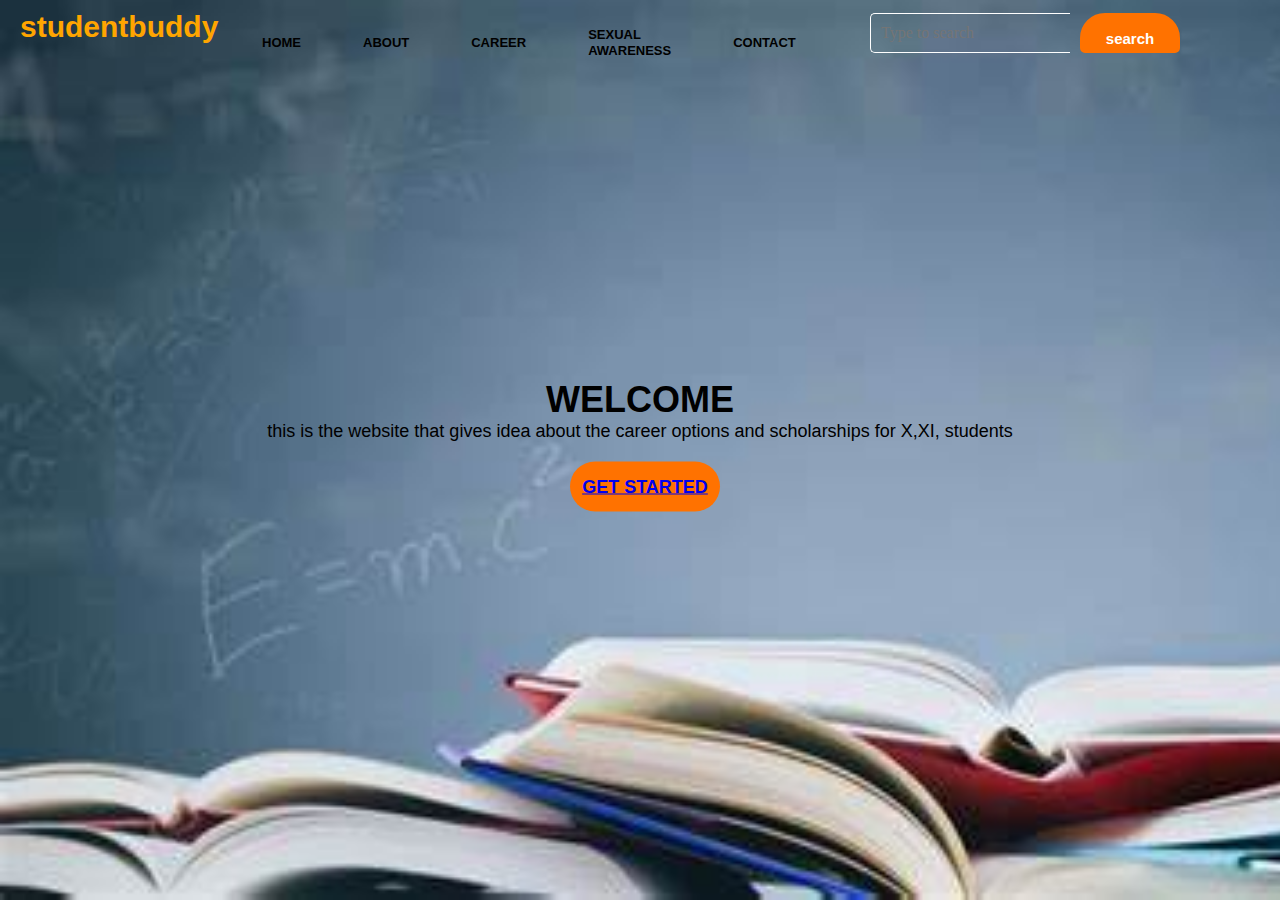
==== index.html @ abee6281 "Add files via upload" ====
<!DOCTYPE html>
<html lang="en">
<head>
    <meta charset="UTF-8">
    <meta http-equiv="X-UA-Compatible" content="IE=edge">
    <meta name="viewport" content="width=device-width, initial-scale=1.0">
    <title>student buddy</title>
    <link rel = "stylesheet" href="style.css">
</head>
    
        
<body>
<div class="main">
<div class="bar">
    <div class = "icon">
<h2 class ="logo">studentbuddy</h2>
    </div>

<div class="menu">
    <nav>
     <ul>
        <li><a href = "index.html"> HOME</a></li>
        <li><a href = "about.html"> ABOUT</a></li>
        <li><a href = "career.html">CAREER </a></li>
        <li><a href = "#">SEXUAL AWARENESS </a>
            <ul>
                <li><a href="sex.html">Videos</a></li>
                <li><a href="acts.html">Acts on Sexual abuses</a></li>
            </ul>
        <li><a href = "contact.html"> CONTACT </a></li>
     </ul>
     </nav>
</div>

<div class="search">
    <form action ="https://www.google.com/search" method="get" class ="search-bar">
    <input class ="srch" type ="search" name ="q"placeholder="Type to search">
    <button class="btn" type="submit" value="Type to search">search</button>
    </form>

</div>

<div class="content">
    <h1  ><b>WELCOME </b></h1>
    <p text="black"class="par">this is the website that gives idea about the career options and scholarships for X,XI,
        students</p>
    
        <div>
    <button class="cn"><a href="index2.html"><span></span>GET STARTED</a></button>
</div>
</div>












</div>
</div>





</body>
</html>
---- style.css ----
*{

    margin:0;
    padding:0;
  

}
.main{

    width:100vw;
    background-image: url(sai.jpg);
overflow-x: hidden;
    width: 100vw;
    padding: 0px;
    margin:0px;
background-attachment: fixed;
background-size:cover;
    background-repeat: no-repeat;
   height:100vh;

   
}
.bar
{
width: 100vw;
height:75px;
margin: auto;

}
.icon{

    width:200px;
    float:left;
    height:70px;
}

.logo{

    color:orange;
    font-size: 30px;
    font-family:Arial;
    padding-left: 20px;
    float:left;
    padding-top: 10px;
    
    
    }
.menu{

    width:400px;
    float:left;
    height:70px;

}
nav ul{

    float: left;
    display: flex;
    justify-content: center;
    align-items:center;
}

nav ul li{
    list-style: none;
    margin-left:62px;
    margin-top: 27px;
    font-size:13px;

}
nav ul li a{

    text-decoration: none;
    color:black;
    font-family:Arial, Helvetica, sans-serif;
    font-weight:bold;
    transition: 0.4s ease-in-out;
}
nav ul li a:hover{
    color:red;
}
nav ul ul{
    position:absolute;
    top:60px;
    display:none;
}

nav ul li:hover > ul{
    display:block;
}
nav ul ul li{
    width:150px;
    float:none;
    display:list-item;
    position:relative;

}


.search{
    width:330px;
    float:left;
    margin-left:270px;

}
.srch{



    font-family:'Times New Roman', Times, serif;
    width:200px;
    height:40px;
    background:transparent;
    border:1px solid white;
    margin-top:13px;
    color:#ff7200;
    border-right: none;
    font-size: 16px;
    float:left;
    padding: 10px;
    border-bottom-left-radius: 5px;
    border-top-left-radius: 5px;
}
.btn{



    width:100px;
    height:40px;
    background: #ff7200;
    border:2px solid #ff7200;
     margin-top:13px;
    color:white;
    font-size:15px;
    border-bottom-right-radius: 5px;
    border-bottom-left-radius: 5px;
}
.btn:focus{
    outline:none;
}
.srch:focus{
    outline:none;
}
.content{
    width:100%;
    position: absolute;
    top:50%;
    transform:translateY(-50%);
    text-align: center;
    color:black;
    font-family: Arial, Helvetica, sans-serif;
    font-size: large;
}



.content .cn{
    width:150px;
    height: 50px;
    background:#ff7200;
    border:none;
    margin-bottom:10px;
    margin-left:20px;
    font-size:18px;


}

button{
    width:200px;
    padding:15px 0;
    text-align:center;
    margin:20px 10px;
    border-radius:25px;
    font-weight:bold;
    border:2px solid black;
    background:transparent;
    color:#fff;
    cursor:pointer;
    position:relative;
    
}
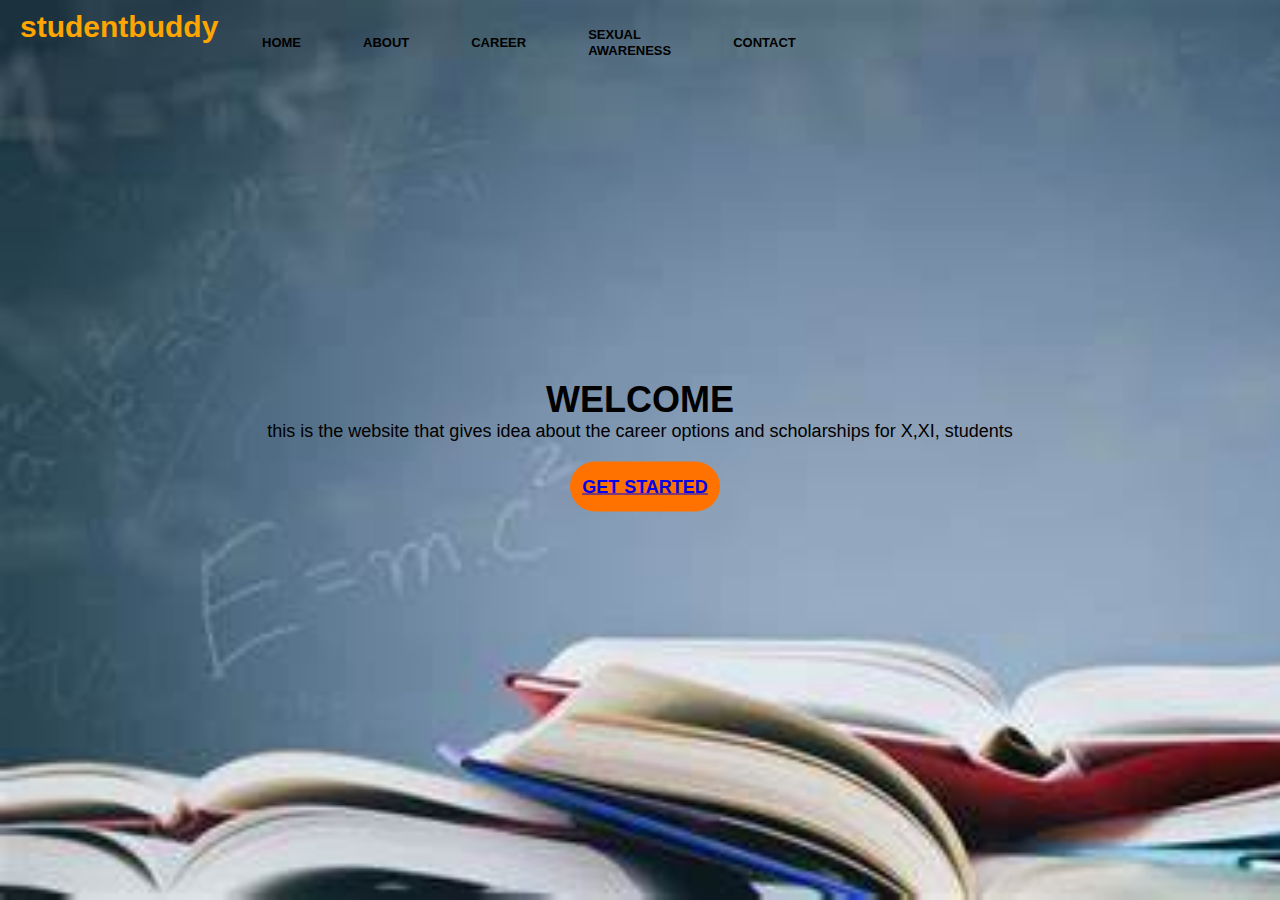
==== commit aa8a487c: "Update index.html" ====
--- a/index.html
+++ b/index.html
@@ -32,13 +32,6 @@
      </nav>
 </div>
 
-<div class="search">
-    <form action ="https://www.google.com/search" method="get" class ="search-bar">
-    <input class ="srch" type ="search" name ="q"placeholder="Type to search">
-    <button class="btn" type="submit" value="Type to search">search</button>
-    </form>
-
-</div>
 
 <div class="content">
     <h1  ><b>WELCOME </b></h1>
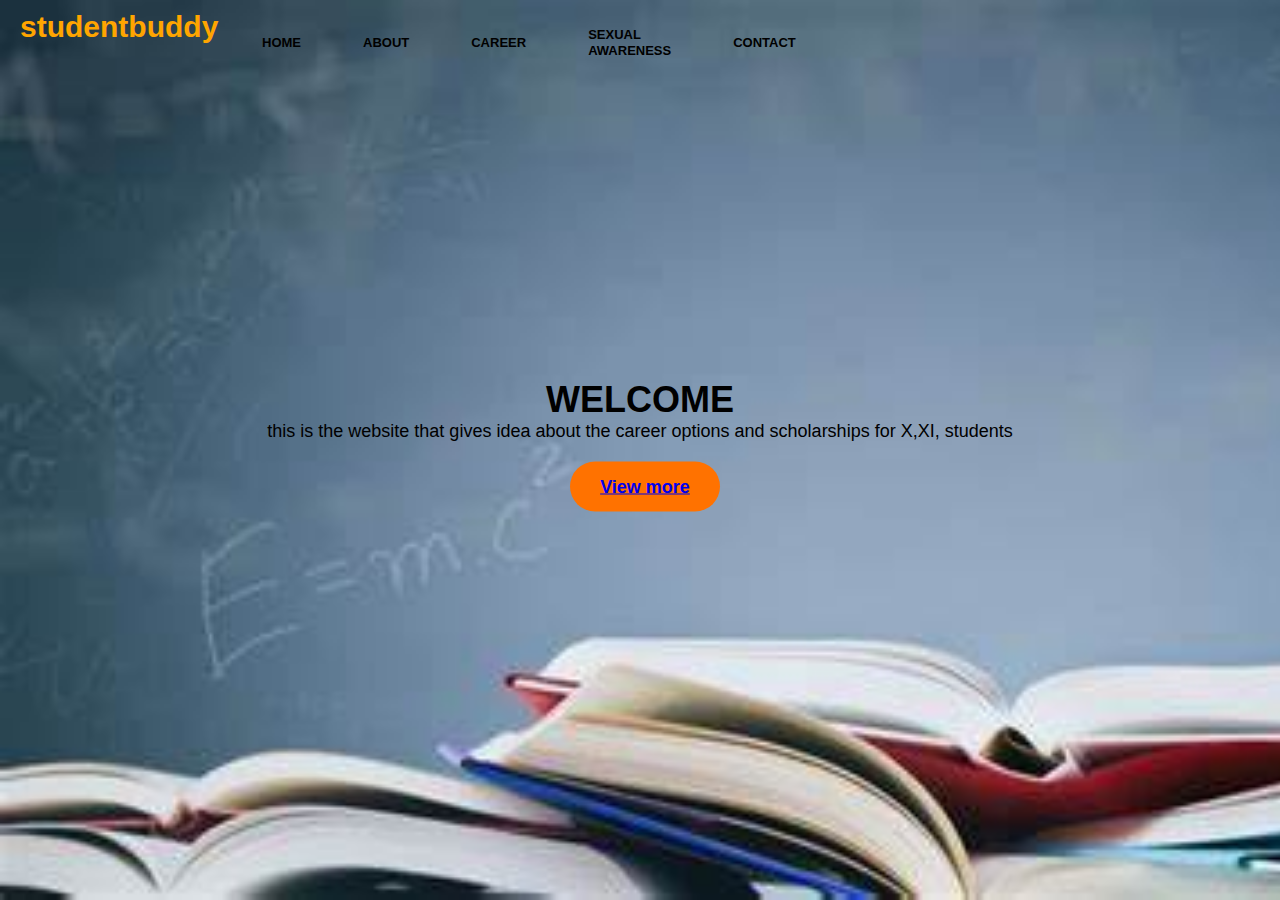
==== commit f071e981: "Update index.html" ====
--- a/index.html
+++ b/index.html
@@ -39,7 +39,7 @@
         students</p>
     
         <div>
-    <button class="cn"><a href="index2.html"><span></span>GET STARTED</a></button>
+    <button class="cn"><a href="index2.html"><span></span>View more</a></button>
 </div>
 </div>
 
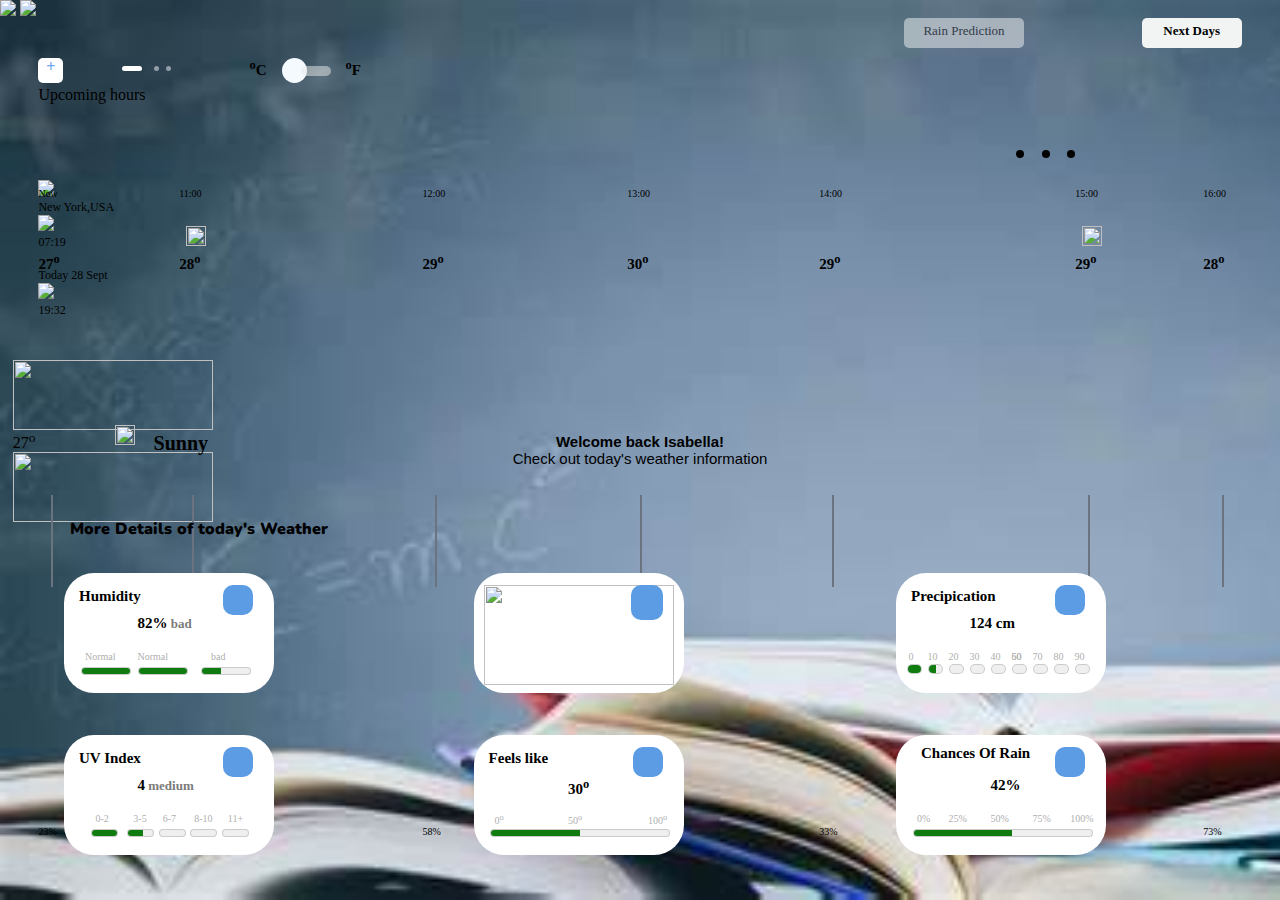
==== commit a41eceec: "Add files via upload" ====
--- a/index.html
+++ b/index.html
@@ -1,65 +1,396 @@
 <!DOCTYPE html>
 <html lang="en">
+
 <head>
     <meta charset="UTF-8">
-    <meta http-equiv="X-UA-Compatible" content="IE=edge">
     <meta name="viewport" content="width=device-width, initial-scale=1.0">
-    <title>student buddy</title>
-    <link rel = "stylesheet" href="style.css">
+    <link rel="stylesheet" href="style.css">
+    <script src="https://cdn.tailwindcss.com"></script>
+    <link rel="preconnect" href="https://fonts.googleapis.com">
+    <link rel="preconnect" href="https://fonts.gstatic.com" crossorigin>
+    <link href="https://fonts.googleapis.com/css2?family=Nunito:wght@300&display=swap" rel="stylesheet">
+    <script src="https://cdnjs.cloudflare.com/ajax/libs/Chart.js/2.9.4/Chart.js"></script>
+    <title>Weather Report</title>
 </head>
-    
+
+<body>
+    <section class="main w-11/12  mx-auto my-10">
+        <img class="city" src="https://cdn-icons-png.flaticon.com/128/602/602182.png">
+        <img class="sun " src="https://img.uxwing.com/wp-content/themes/uxwing/download/weather/weather-icon.png">
+        <!--------------------------------===================LEFT PART===========================-->
+        <div class="top" style="margin-left:2%;margin-top:3%;position: absolute;width:50%;margin-right: 20px;">
+
+            <div style="left:2%;width:25px;height:25px;border-radius:5px;background: white;position: absolute;;">
+                <p style="text-align:center;color:#6DA6E8;font-weight:bold;">+</p>
+
+            </div>
+            <div
+                style="left:15%;width:20px;height:5px;border-radius:10px;background: white;position: absolute;margin-top:8px;">
+
+
+            </div>
+            <div
+                style="left:20%;width:5px;height:5px;border-radius:20px;background: #F5FAFF;position: absolute;margin-top:8px;opacity: 50%;">
+
+
+            </div>
+            <div
+                style="left:22%;width:5px;height:5px;border-radius:20px;background: #F5FAFF;position: absolute;margin-top:8px;opacity: 50%">
+
+
+            </div>
+            <div style="left:35%;position: absolute;">
+                <p style="left:35%;display: inline;font-weight: bold;font-size: 15px;"><sup>o</sup>C</p>
+            </div>
+            <div style="left:40%;width:25px;height:25px;border-radius:20px;background: #F5FAFF;position: absolute;">
+
+
+            </div>
+            <div
+                style="left:43%;width:30px;height:10px;border-radius:10px;background: #e9eaea;position: absolute;;margin-top:8px;opacity: 50%;">
+
+
+            </div>
+            <div style="left:50%;position: absolute;font-weight: bold;font-size: 15px;">
+                <p><sup>o</sup>F</p>
+            </div>
+
+        </div>
+
+
+        <div class="heading w-6/12 " style="position: absolute;margin-left:3%;top:20%">
+
+            <img class=" w-5 inline " src="https://cdn-icons-png.flaticon.com/128/439/439379.png">
+            <p class="inline font-bold  " style="margin-right: 46px;font-size: 12px;">New York,USA</p>
+            <img class=" w-4 inline" src="https://cdn-icons-png.flaticon.com/128/5463/5463452.png">
+            <p class="inline  font-bold" style="font-size:12px">07:19</p><br>
+            <p class="inline  ml-6 font-bold" style="margin-right: 50px;font-size: 12px;">Today 28 Sept</p>
+            <img class=" w-4 inline" src="https://cdn-icons-png.flaticon.com/128/7974/7974715.png">
+            <p class="inline font-bold" style="font-size:12px">19:32</p><br>
+        </div>
+
+        <div class="degree w-6/12 " style="position: absolute;margin-left:1%;
+       top:40%;"> <img class="icon w-7 mb-8 inline" src="prev.svg">
+            <p class=" degree text-5xl font-bold inline px-16 "> 27<sup>o</sup></p>
+            <img class="icon w-7 inline mb-8" src="next.svg"><br>
+        </div>
+        <div class="sunny" style="position: absolute;bottom:50%;left:9%;font-size: 18px;font-weight: bold;">
+            <img src="https://cdn-icons-png.flaticon.com/128/606/606795.png"style="width:20px;height:20px">
+
+        </div>
+        <div class="sunny" style="position: absolute;bottom:49.5%;left:12%;font-size: 20px;font-weight: bold;">
+            Sunny
+
+        </div>
         
-<body>
-<div class="main">
-<div class="bar">
-    <div class = "icon">
-<h2 class ="logo">studentbuddy</h2>
-    </div>
-
-<div class="menu">
-    <nav>
-     <ul>
-        <li><a href = "index.html"> HOME</a></li>
-        <li><a href = "about.html"> ABOUT</a></li>
-        <li><a href = "career.html">CAREER </a></li>
-        <li><a href = "#">SEXUAL AWARENESS </a>
-            <ul>
-                <li><a href="sex.html">Videos</a></li>
-                <li><a href="acts.html">Acts on Sexual abuses</a></li>
-            </ul>
-        <li><a href = "contact.html"> CONTACT </a></li>
-     </ul>
-     </nav>
-</div>
-
-
-<div class="content">
-    <h1  ><b>WELCOME </b></h1>
-    <p text="black"class="par">this is the website that gives idea about the career options and scholarships for X,XI,
-        students</p>
-    
-        <div>
-    <button class="cn"><a href="index2.html"><span></span>View more</a></button>
-</div>
-</div>
-
-
-
-
-
-
-
-
-
-
-
-
-</div>
-</div>
-
-
-
-
-
+        <!--====================================right part=======================================-->
+        <div class="sub-main relative ">
+
+            <div class="content m-12 text-xl absolute inline">
+                <p style="font-size:15px"><span style="font-weight:bolder;color: #000000;">Welcome back Isabella!</span><br> Check out today's
+                    weather information</p>
+
+            </div>
+            <div
+                style="right:16%;width:8px;height:8px;border-radius:20px;background: #000000;position: absolute;margin-top:7%">
+            </div>
+            <div
+                style="right:18%;width:8px;height:8px;border-radius:20px;background: #000000;position: absolute;margin-top:7%">
+            </div>
+            <div
+                style="right:20%;width:8px;height:8px;border-radius:20px;background: #000000;position: absolute;margin-top:7%">
+            </div>
+            <div
+                style="right:2%;width:50px;height:50px;border-radius:10px;background: url('girl.jpg');position: absolute;margin-top:5%;background-size: cover;display: inline-block;">
+            </div>
+            <!--=========================CHART==================================-->
+            <div class="  w-11/12   bg-white absolute"
+                style="top:10%;border-radius: 20px;margin-top:40px;left:5%;height:35%">
+                <p style="position: absolute;padding-left:3% ;padding-top: 2%;">Upcoming hours</p>
+                <div
+                    style="width:120px;height:30px;background-color:#F2F4F4 ;top:2%;right:20%;position: absolute;border-radius: 5px;opacity: 50%;">
+                    <p style="text-align:center;font-size: 13px;margin-top:5px;">Rain Prediction</p>
+                    <img src="https://cdn-icons-png.flaticon.com/128/2985/2985150.png"
+                        style="width:10px;height:10px;position:absolute;right:3%;bottom:30%;opacity: 50%;">
+                </div>
+                <div
+                    style="width:100px;height:30px;background-color:#F2F4F4 ;top:2%;right:3%;position: absolute;border-radius: 5px;">
+                    <p style="text-align:center;font-size: 13px;margin-top:5px;color: #000000;font-weight: bold;">Next
+                        Days</p>
+                    <img src="https://www.freeiconspng.com/thumbs/arrow-icon/right-arrow-icon-27.png"
+                        style="width:10px;height:10px;position:absolute;right:8%;bottom:35%">
+                </div>
+                <!--=====================================FIRST===========================-->
+                <p style="position: absolute;padding-left:3% ;padding-top: 10%;font-size:10px">Now</p>
+
+                <img src="https://cdn-icons-png.flaticon.com/128/606/606795.png"
+                    style="width:15px;height:15px;position:absolute;margin-top:13%; margin-left:3.5%;display: block ">
+                <p style="position: absolute;padding-left:3% ;padding-top:15%;font-weight: bold;font-size:15px">
+                    27<sup>o</sup></p>
+                <p style="position: absolute;padding-left:3% ;bottom:7%;font-size:10px">23%</p>
+                <!---=====================SECOND=================================================-->
+                <p style="position: absolute;padding-left:14% ;padding-top: 10%;font-size:10px">11:00</p>
+
+                <img src="https://cdn-icons-png.flaticon.com/128/2930/2930014.png"
+                    style="width:20px;height:20px;position:absolute;margin-top:13%; margin-left:14.5%;display: block ">
+                <p style="position: absolute;padding-left:14% ;padding-top:15%;font-weight: bold;font-size:15px">
+                    28<sup>o</sup></p>
+                <p style="position: absolute;padding-left:14% ;bottom:7%;font-size:10px">29%</p>
+                <!----=======================THIRD===============================-->
+                <p style="position: absolute;padding-left:33% ;padding-top: 10%;font-size:10px">12:00</p>
+
+                <img src="https://cdn-icons-png.flaticon.com/128/606/606795.png"
+                    style="width:15px;height:15px;position:absolute;margin-top:13%; margin-left:33.5%;display: block ">
+                <p style="position: absolute;padding-left:33% ;padding-top:15%;font-weight: bold;font-size:15px">
+                    29<sup>o</sup></p>
+                <p style="position: absolute;padding-left:33% ;bottom:7%;font-size:10px">58%</p>
+                <!------------------FOURTH---------------------->
+                <p style="position: absolute;padding-left:49% ;padding-top: 10%;font-size:10px">13:00</p>
+
+                <img src="https://cdn-icons-png.flaticon.com/128/3222/3222791.png"
+                    style="width:15px;height:15px;position:absolute;margin-top:13%; margin-left:49.5%;display: block ">
+                <p style="position: absolute;padding-left:49% ;padding-top:15%;font-weight: bold;font-size:15px">
+                    30<sup>o</sup></p>
+                <p style="position: absolute;padding-left:49% ;bottom:7%;font-size:10px">75%</p>
+                <!------------------fifth---------------------->
+                <p style="position: absolute;padding-left:64% ;padding-top: 10%;font-size:10px">14:00</p>
+
+                <img src="https://cdn-icons-png.flaticon.com/128/606/606795.png"
+                    style="width:15px;height:15px;position:absolute;margin-top:13%; margin-left:64.5%;display: block ">
+                <p style="position: absolute;padding-left:64% ;padding-top:15%;font-weight: bold;font-size:15px">
+                    29<sup>o</sup></p>
+                <p style="position: absolute;padding-left:64% ;bottom:7%;font-size:10px">33%</p>
+                <!------------------sixth---------------------->
+                <p style="position: absolute;padding-left:84% ;padding-top: 10%;font-size:10px">15:00</p>
+
+                <img src="https://cdn-icons-png.flaticon.com/128/3222/3222791.png"
+                    style="width:20px;height:20px;position:absolute;margin-top:13%; margin-left:84.5%;display: block ">
+                <p style="position: absolute;padding-left:84% ;padding-top:15%;font-weight: bold;font-size:15px">
+                    29<sup>o</sup></p>
+                <p style="position: absolute;padding-left:84% ;bottom:7%;font-size: 10px;">20%</p>
+                <!------------------------------------------------seventh-->
+                <p style="position: absolute;padding-left:94% ;padding-top: 10%;font-size:10px">16:00</p>
+                <img src="https://cdn-icons-png.flaticon.com/128/606/606795.png"
+                    style="width:15px;height:15px;position:absolute;margin-top:13%; margin-left:94.5%;display: block ">
+                <p style="position: absolute;padding-left:94% ;padding-top:15%;font-weight: bold;font-size:15px;">
+                    28<sup>o</sup></p>
+                <p style="position: absolute;padding-left:94% ;bottom:7%;font-size:10px">73%</p>
+
+
+
+
+                <canvas id="myChart" style="width:100%;max-width:700px;bottom:15%;position: absolute;left:4%"></canvas>
+
+
+
+                <script>
+                    const xValues = [60, 70, 80, 90, 100, 110, 120, 130, 140, 150];
+                    const yValues = [7, 7, 7.5, 7.9, 7.6, 7.1, 6.8, 7.3, 7.9, 7.5];
+                    new Chart("myChart", {
+                        type: "line",
+                        data: {
+                            labels: xValues,
+                            datasets: [{
+                                fill: true,
+                                lineTension: 0,
+                                backgroundColor: "rgba(92,152,227,1.0)",
+
+                                data: yValues, pointRadius: 0,
+                            }]
+                        },
+                        options: {
+                            legend: { display: false },
+                            scales: {
+                                yAxes: [{
+                                    ticks: { min: 6, max: 16 },
+                                    display: false,
+                                },
+                                ],
+                                xAxes: [{
+                                    ticks: {
+                                        display: false
+                                    },
+                                    gridLines: {
+                                        display: false
+                                    }
+                                }],
+
+                            },
+                        }
+                    });
+                </script>
+                <div clas="v1" 
+                    style="border:1px   rgb(107 114 128)  solid ;height:90px;left:4%;position: absolute;top:55%;font-weight: lighter">
+                </div>
+                <div clas="v2 "
+                    style="border:1px   rgb(107 114 128)  solid ;height:90px;left:15%;position: absolute;top:55%;font-weight: lighter;rotate: 0deg;">
+                </div>
+                <div clas="v3 "
+                    style="border:1px   rgb(107 114 128)  solid ;height:90px;left:34%;position: absolute;top:55%;font-weight: lighter;rotate: 0deg;">
+                </div>
+                <div clas="v4 "
+                    style="border:1px   rgb(107 114 128) solid ;height:90px;left:34%;position: absolute;top:55%;font-weight: lighter;rotate: 0deg;">
+                </div>
+                <div clas="v5 "
+                    style="border:1px  rgb(107 114 128)   solid ;height:90px;left:50%;position: absolute;top:55%;font-weight: lighter;rotate: 0deg;">
+                </div>
+                <div clas="v6 "
+                    style="border:1px  rgb(107 114 128)  solid ;height:90px;left:65%;position: absolute;top:55%;font-weight: lighter;rotate: 0deg;">
+                </div>
+                <div clas="v7 "
+                    style="border:1px   rgb(107 114 128)  solid ;height:90px;left:85%;position: absolute;top:55%;font-weight: lighter;rotate: 0deg;">
+                </div>
+                <div clas="v8 "
+                    style="border:1px  rgb(107 114 128)   solid ;height:90px;left:95.5%;position: absolute;top:55%;font-weight: lighter;rotate: 0deg;">
+                </div>
+
+            </div>
+            <p style="position: absolute;bottom:40%;left:5.5%;font-family: 'Nunito', sans-serif;font-weight: bolder;color: #000000;"><b>More Details of
+                    today's Weather</b></p>
+            <div class="humidity"
+                style="width:210px;height:120px;;border-radius: 30px;position: absolute;background-color:#FFFFFF;bottom:23%;left:5%">
+                <p style="margin:15px;position: absolute;font-weight: bold;font-size: 15px;">Humidity</p>
+                <div
+                    style="background-color: #5C9CE5;;width:30px;height:30px;position: absolute;border-radius: 10px;right:10%;top:10%">
+
+                    <img src="https://cdn-icons-png.flaticon.com/128/3105/3105761.png"
+                        style="top:15%;left:20%;width:15px;height:15px;position: absolute;">
+                </div>
+                <p style="position: absolute;top:35%;left:35%;font-size:15px"><b>82%</b><span
+                        style="color:rgb(123, 122, 122) ;font-size: 13px;font-weight: bold;"> bad</span></p>
+                <p style="position: absolute;top:65%;left:10%;font-size:10px;color: rgb(175, 175, 175);">Normal</p>
+                <p style="position: absolute;top:65%;left:35%;font-size:10px;color: rgb(175, 175, 175);">Normal</p>
+                <p style="position: absolute;top:65%;left:70%;font-size:10px;color: rgb(175, 175, 175);">bad</p>
+
+                <meter value="5" min="0" max="5" style="width:50px;position: absolute;bottom:12%;left:8%" b></meter>
+                <meter value="5" min="0" max="5" style="width:50px;position: absolute;bottom:12%;left:35%"
+                    b></meter><meter value="2" min="0" max="5" style="width:50px;position: absolute;bottom:12%;left:65%"
+                    b></meter>
+            </div>
+            <div class="wind"
+                style="width:210px;height:120px;;border-radius: 30px;position: absolute;background-color:#FFFFFF;bottom:23%;left:37%;">
+                
+                <img src="speed.png"style="position:absolute;width:190px;height:100px;left:5%;top:10%;position: relative;">
+                <div
+                style="background-color: #5C9CE5;;width:32px;height:35px;position: absolute;border-radius: 10px;right:10%;top:10%">
+
+                <img src="https://cdn-icons-png.flaticon.com/128/3313/3313888.png"
+                    style="top:30%;left:20%;width:15px;height:15px;position: absolute;">
+            </div>
+            </div>
+            <div class="precipitation"
+                style="width:210px;height:120px;;border-radius: 30px;position: absolute;background-color:#FFFFFF;bottom:23%;left:70%">
+                <p style="margin:15px;position: absolute;font-weight: bold;font-size:15px">Precipication</p>
+                <div
+                    style="background-color: #5C9CE5;;width:30px;height:30px;position: absolute;border-radius: 10px;right:10%;top:10%">
+
+                    <img src="https://cdn-icons-png.flaticon.com/128/3313/3313888.png"
+                        style="top:15%;left:20%;width:15px;height:15px;position: absolute;">
+                </div>
+                <p style="position: absolute;top:35%;left:35%;font-size:15px"><b>124 cm</b>
+                <p style="position: absolute;top:65%;left:6%;font-size:10px;color: rgb(175, 175, 175);">0</p>
+                <p style="position: absolute;top:65%;left:15%;font-size:10px;color: rgb(175, 175, 175);">10</p>
+                <p style="position: absolute;top:65%;left:25%;font-size:10px;color: rgb(175, 175, 175);">20</p>
+                <p style="position: absolute;top:65%;left:35%;font-size:10px;color: rgb(175, 175, 175);">30</p>
+                <p style="position: absolute;top:65%;left:45%;font-size:10px;color: rgb(175, 175, 175);">40</p>
+                <p style="position: absolute;top:65%;left:55%;font-size:10px;color: rgb(175, 175, 175);">50</p>
+                <p style="position: absolute;top:65%;left:55%;font-size:10px;color: rgb(175, 175, 175);">60</p>
+                <p style="position: absolute;top:65%;left:65%;font-size:10px;color: rgb(175, 175, 175);">70</p>
+                <p style="position: absolute;top:65%;left:75%;font-size:10px;color: rgb(175, 175, 175);">80</p>
+                <p style="position: absolute;top:65%;left:85%;font-size:10px;color: rgb(175, 175, 175);">90</p>
+
+                <meter value="5" min="0" max="5" style="width:15px;height:20px;position: absolute;bottom:12%;left:5%"
+                    b></meter>
+                </meter>
+                <meter value="3" min="0" max="5" style="width:15px;height:20px;position: absolute;bottom:12%;left:15%;"
+                    b></meter>
+                <meter value="" min="0" max="5" style="width:15px;height:20px;position: absolute;bottom:12%;left:25%"
+                    b></meter>
+                <meter value="0" min="0" max="5" style="width:15px;height:20px;position: absolute;bottom:12%;left:35%"
+                    b></meter>
+                <meter value="0" min="0" max="5" style="width:15px;height:20px;position: absolute;bottom:12%;left:45%"
+                    b></meter>
+                <meter value="0" min="0" max="5" style="width:15px;height:20px;position: absolute;bottom:12%;left:55%"
+                    b></meter>
+                <meter value="0" min="0" max="5" style="width:15px;height:20px;position: absolute;bottom:12%;left:65%"
+                    b></meter>
+                <meter value="0" min="0" max="5" style="width:15px;height:20px;position: absolute;bottom:12%;left:75%"
+                    b></meter>
+                <meter value="0" min="0" max="5" style="width:15px;height:20px;position: absolute;bottom:12%;left:85%"
+                    b></meter>
+
+
+            </div>
+            <div class="uni index"
+                style="width:210px;height:120px;;border-radius: 30px;position: absolute;background-color:#FFFFFF;bottom:5%;left:5%">
+                <p style="margin:15px;position: absolute;font-weight: bold;font-size:15px">UV Index</p>
+                <div
+                    style="background-color: #5C9CE5;;width:30px;height:30px;position: absolute;border-radius: 10px;right:10%;top:10%">
+
+                    <img src="https://cdn-icons-png.flaticon.com/128/106/106061.png"
+                        style="top:20%;left:20%;width:15px;height:15px;position: absolute;">
+                </div>
+                <p style="position: absolute;top:35%;left:35%;font-size:15px"><b>4</b><span
+                        style="color:rgb(123, 122, 122) ;font-size: 13px;font-weight: bold;"> medium</span></p>
+                <p style="position: absolute;top:65%;left:15%;font-size:10px;color: rgb(175, 175, 175);">0-2</p>
+                <p style="position: absolute;top:65%;left:33%;font-size:10px;color: rgb(175, 175, 175);">3-5</p>
+                <p style="position: absolute;top:65%;left:47%;font-size:10px;color: rgb(175, 175, 175);">6-7</p>
+                <p style="position: absolute;top:65%;left:62%;font-size:10px;color: rgb(175, 175, 175);">8-10</p>
+                <p style="position: absolute;top:65%;left:78%;font-size:10px;color: rgb(175, 175, 175);">11+</p>
+                <meter value="5" min="0" max="5"
+                    style="width:27px;position: absolute;bottom:12%;left:13%;rotate: 180deg;"></meter>
+                <meter value="3" min="0" max="5"
+                    style="width:27px;position: absolute;bottom:12%;left:30%;rotate: 0deg;"></meter>
+                <meter value="0" min="0" max="5"
+                    style="width:27px;position: absolute;bottom:12%;left:45%;rotate: 180deg;"></meter>
+
+                <meter value="0" min="0" max="5"
+                    style="width:27px;position: absolute;bottom:12%;left:60%;rotate: 180deg;"></meter>
+                <meter value="0" min="0" max="5"
+                    style="width:27px;position: absolute;bottom:12%;left:75%;rotate: 180deg;"></meter>
+
+
+            </div>
+            <div class="feels-like"
+                style="width:210px;height:120px;;border-radius: 30px;position: absolute;background-color:#FFFFFF;bottom:5%;left:37%">
+                <p style="margin:15px;position: absolute;font-weight: bold;font-size:15px">Feels like</p>
+                <div
+                    style="background-color: #5C9CE5;;width:30px;height:30px;position: absolute;border-radius: 10px;right:10%;top:10%">
+
+                    <img src="https://cdn-icons-png.flaticon.com/128/107/107818.png"
+                        style="top:17%;left:25%;width:15px;height:15px;position: absolute;">
+                </div>
+                <p style="font-weight: bold;position: absolute;top:35%;left:45%;font-size:15px">30<sup>o</sup></p>
+                <p style="position: absolute;top:65%;left:10%;font-size:10px;color: rgb(175, 175, 175);">0<sup>o</sup>
+                </p>
+                <p style="position: absolute;top:65%;left:45%;font-size:10px;color: rgb(175, 175, 175);">50<sup>o</sup>
+                </p>
+                <p style="position: absolute;top:65%;left:83%;font-size:10px;color: rgb(175, 175, 175);">100<sup>o</sup>
+                </p>
+
+                <meter value="5" min="0" max="10" style="width:180px;position: absolute;bottom:12%;left:8%" b></meter>
+            </div>
+            <div class="chancesofrain"
+                style="width:210px;height:120px;;border-radius: 30px;position: absolute;background-color:#FFFFFF;bottom:5%;left:70%">
+                <p style="margin:10px 0px 20px 25px;position: absolute;font-weight: bold;font-size:15px">Chances Of Rain
+                </p>
+                <div
+                    style="background-color: #5C9CE5;;width:30px;height:30px;position: absolute;border-radius: 10px;right:10%;top:10%">
+
+                    <img src="https://cdn-icons-png.flaticon.com/128/10436/10436367.png"
+                        style="top:15%;left:20%;width:15px;height:15px;position: absolute;">
+                </div>
+                <p style="font-weight: bold;position: absolute;top:35%;left:45%;font-size:15px">42%</p>
+                <p style="position: absolute;top:65%;left:10%;font-size:10px;color: rgb(175, 175, 175);">0%</p>
+                <p style="position: absolute;top:65%;left:25%;font-size:10px;color: rgb(175, 175, 175);">25%</p>
+                <p style="position: absolute;top:65%;left:45%;font-size:10px;color: rgb(175, 175, 175);">50%</p>
+                <p style="position: absolute;top:65%;left:65%;font-size:10px;color: rgb(175, 175, 175);">75%</p>
+                <p style="position: absolute;top:65%;left:83%;font-size:10px;color: rgb(175, 175, 175);">100%</p>
+
+                <meter value="5.5" min="0" max="10" style="width:180px;position: absolute;bottom:12%;left:8%" b></meter>
+            </div>
+
+    </section>
 </body>
-</html>
+
+</html>